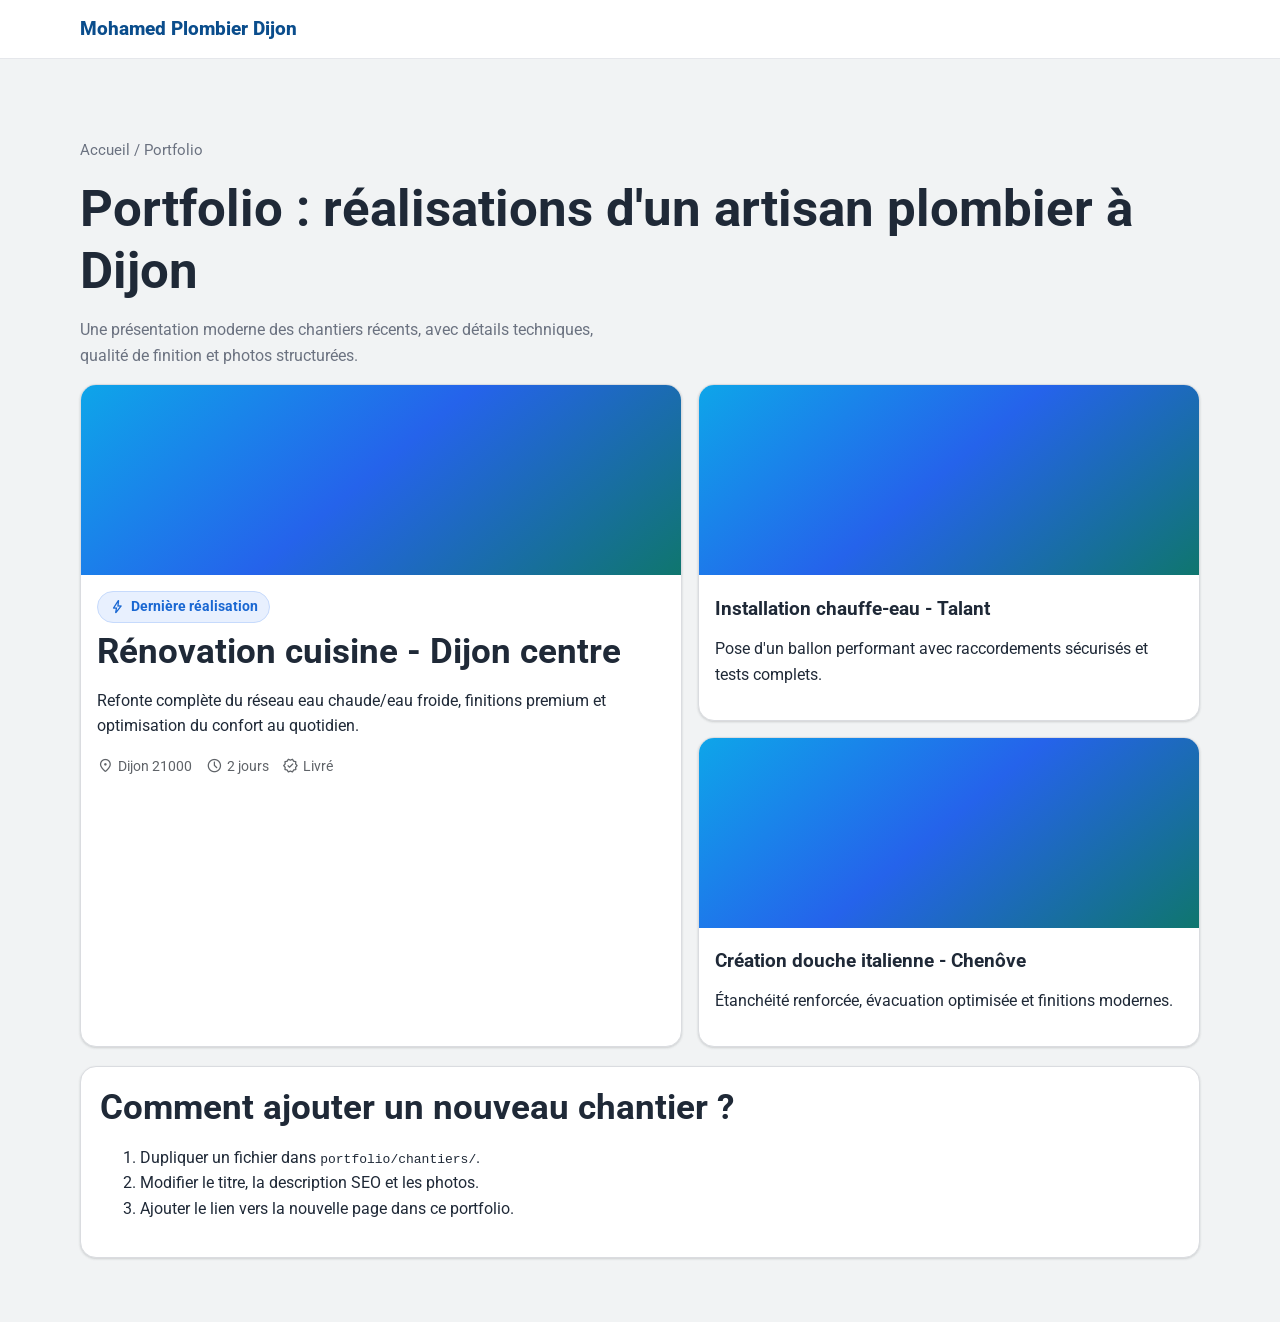
==== portfolio/index.html @ c51dceea "Moderniser l’interface style Google et harmoniser les layouts réalisations" ====
<!doctype html>
<html lang="fr">
  <head>
    <meta charset="UTF-8" />
    <meta name="viewport" content="width=device-width, initial-scale=1.0" />
    <link rel="preconnect" href="https://fonts.googleapis.com" />
    <link rel="preconnect" href="https://fonts.gstatic.com" crossorigin />
    <link href="https://fonts.googleapis.com/css2?family=Roboto:wght@400;500;700;900&display=swap" rel="stylesheet" />
    <link href="https://fonts.googleapis.com/css2?family=Material+Symbols+Rounded:opsz,wght,FILL,GRAD@24,500,0,0" rel="stylesheet" />
    <title>Portfolio chantiers plomberie Dijon | Artisan indépendant</title>
    <meta name="description" content="Portfolio d'un artisan plombier indépendant à Dijon : réalisations récentes, photos avant/après et qualité des finitions." />
    <link rel="canonical" href="https://www.mohamed-plombier-dijon.fr/portfolio/" />
    <link rel="stylesheet" href="../assets/css/styles.css" />
  </head>
  <body>
    <header>
      <div class="container nav-wrap">
        <a class="logo" href="../index.html">Mohamed Plombier Dijon</a>
      </div>
    </header>
    <main class="section container">
      <p class="breadcrumb"><a href="../index.html">Accueil</a> / Portfolio</p>
      <h1>Portfolio : réalisations d'un artisan plombier à Dijon</h1>
      <p class="subtitle">Une présentation moderne des chantiers récents, avec détails techniques, qualité de finition et photos structurées.</p>

      <section class="realisations-grid">
        <article class="realisation-card featured">
          <div class="realisation-cover" role="img" aria-label="Dernière réalisation à Dijon"></div>
          <div class="realisation-content">
            <span class="chip"><span class="material-symbols-rounded">bolt</span>Dernière réalisation</span>
            <h2><a href="chantiers/renovation-cuisine-dijon.html">Rénovation cuisine - Dijon centre</a></h2>
            <p>Refonte complète du réseau eau chaude/eau froide, finitions premium et optimisation du confort au quotidien.</p>
            <div class="realisation-meta">
              <span><span class="material-symbols-rounded">location_on</span>Dijon 21000</span>
              <span><span class="material-symbols-rounded">schedule</span>2 jours</span>
              <span><span class="material-symbols-rounded">verified</span>Livré</span>
            </div>
          </div>
        </article>

        <article class="realisation-card compact">
          <div class="realisation-cover" role="img" aria-label="Installation chauffe-eau Talant"></div>
          <div class="realisation-content">
            <h3>Installation chauffe-eau - Talant</h3>
            <p>Pose d'un ballon performant avec raccordements sécurisés et tests complets.</p>
          </div>
        </article>

        <article class="realisation-card compact">
          <div class="realisation-cover" role="img" aria-label="Création douche italienne Chenôve"></div>
          <div class="realisation-content">
            <h3>Création douche italienne - Chenôve</h3>
            <p>Étanchéité renforcée, évacuation optimisée et finitions modernes.</p>
          </div>
        </article>
      </section>

      <section class="card" style="margin-top: 1.2rem">
        <h2>Comment ajouter un nouveau chantier ?</h2>
        <ol>
          <li>Dupliquer un fichier dans <code>portfolio/chantiers/</code>.</li>
          <li>Modifier le titre, la description SEO et les photos.</li>
          <li>Ajouter le lien vers la nouvelle page dans ce portfolio.</li>
        </ol>
      </section>
    </main>
    <script src="https://code.jquery.com/jquery-3.7.1.min.js" integrity="sha256-/JqT3SQfawRcv/BIHPThkBvs0OEvtFFmqPF/lYI/Cxo=" crossorigin="anonymous"></script>
    <script src="../assets/js/main.js" defer></script>
  </body>
</html>
---- assets/css/styles.css ----
:root {
  --primary: #0a4d8c;
  --secondary: #0f766e;
  --accent: #f59e0b;
  --text: #1f2937;
  --muted: #6b7280;
  --bg: #f8fafc;
  --white: #ffffff;
  --shadow: 0 10px 30px rgba(15, 23, 42, 0.08);
}

* {
  box-sizing: border-box;
}

html {
  scroll-behavior: smooth;
}

body {
  margin: 0;
  font-family: "Roboto", "Inter", "Segoe UI", Arial, sans-serif;
  color: var(--text);
  background-color: #f1f3f4;
  line-height: 1.6;
}

a {
  color: inherit;
  text-decoration: none;
}

img {
  max-width: 100%;
  display: block;
}

.container {
  width: min(1120px, 92%);
  margin: 0 auto;
}

.topbar {
  background: linear-gradient(90deg, var(--primary), #084177);
  color: var(--white);
  padding: 0.5rem 0;
  font-size: 0.95rem;
}

.topbar .container {
  display: flex;
  justify-content: space-between;
  gap: 1rem;
  flex-wrap: wrap;
}

header {
  position: sticky;
  top: 0;
  z-index: 100;
  background: rgba(255, 255, 255, 0.98);
  backdrop-filter: blur(8px);
  border-bottom: 1px solid #e5e7eb;
}

.nav-wrap {
  display: flex;
  align-items: center;
  justify-content: space-between;
  padding: 0.85rem 0;
}

.logo {
  font-weight: 800;
  color: var(--primary);
  font-size: 1.2rem;
}

nav ul {
  list-style: none;
  display: flex;
  gap: 1.2rem;
  margin: 0;
  padding: 0;
  align-items: center;
}

nav a {
  font-weight: 600;
  color: #374151;
}

.cta,
.button {
  display: inline-block;
  background: var(--accent);
  color: #111827;
  font-weight: 700;
  padding: 0.78rem 1.15rem;
  border-radius: 0.65rem;
  box-shadow: var(--shadow);
  transition: transform 0.2s ease;
}

.cta:hover,
.button:hover {
  transform: translateY(-1px);
}

.hero {
  padding: 5.5rem 0 4rem;
  background:
    linear-gradient(rgba(7, 20, 35, 0.68), rgba(7, 20, 35, 0.52)),
    radial-gradient(circle at 95% -20%, rgba(10, 77, 140, 0.28), transparent 45%),
    radial-gradient(circle at 10% 10%, rgba(15, 118, 110, 0.22), transparent 40%),
    url("../images/plomberie-industrielle-realiste.svg") center/cover no-repeat;
}

.hero h1,
.hero .subtitle,
.hero .badge,
.hero .hero-card h2,
.hero .hero-card li {
  color: #f8fafc;
}


.hero .badge {
  background: rgba(14, 165, 233, 0.25);
  border: 1px solid rgba(186, 230, 253, 0.55);
}

.hero .hero-card {
  background: rgba(15, 23, 42, 0.75);
  border: 1px solid rgba(226, 232, 240, 0.2);
}

.hero-grid {
  display: grid;
  grid-template-columns: 1.15fr 0.85fr;
  gap: 2rem;
  align-items: center;
}

h1,
h2,
h3 {
  line-height: 1.2;
  margin-top: 0;
}

h1 {
  font-size: clamp(2rem, 4vw, 3.2rem);
  margin-bottom: 1rem;
}

h2 {
  font-size: clamp(1.6rem, 3vw, 2.2rem);
  margin-bottom: 0.8rem;
}

.subtitle {
  color: var(--muted);
  max-width: 62ch;
}



.artisan-photo-wrap {
  display: flex;
  justify-content: center;
  margin-bottom: 0.9rem;
}

.artisan-photo {
  width: 132px;
  height: 132px;
  border-radius: 999px;
  overflow: hidden;
  border: 4px solid #e0f2fe;
  box-shadow: 0 8px 20px rgba(15, 23, 42, 0.15);
  background: #dbeafe;
}

.artisan-photo img {
  width: 100%;
  height: 100%;
  object-fit: cover;
}

.hero-card {
  background: var(--white);
  border-radius: 1rem;
  padding: 1.4rem;
  box-shadow: var(--shadow);
}

.badge {
  display: inline-block;
  background: #dbeafe;
  color: #1e3a8a;
  padding: 0.25rem 0.6rem;
  border-radius: 999px;
  font-size: 0.82rem;
  font-weight: 700;
  margin-bottom: 0.75rem;
}

.section {
  padding: 4rem 0;
}

.grid-3,
.grid-2 {
  display: grid;
  gap: 1.2rem;
}

.grid-3 {
  grid-template-columns: repeat(3, minmax(0, 1fr));
}

.grid-2 {
  grid-template-columns: repeat(2, minmax(0, 1fr));
}

.card {
  background: var(--white);
  border-radius: 1rem;
  padding: 1.2rem;
  box-shadow: var(--shadow);
}

.card h3 {
  margin-bottom: 0.5rem;
}

.card p {
  margin: 0;
  color: #4b5563;
}

.service-list li {
  margin-bottom: 0.55rem;
}

.stats {
  display: flex;
  gap: 1rem;
  flex-wrap: wrap;
  margin-top: 1.25rem;
}

.stat {
  background: #eff6ff;
  padding: 0.85rem 1rem;
  border-radius: 0.8rem;
  min-width: 130px;
}

.stat strong {
  display: block;
  font-size: 1.25rem;
  color: #1e40af;
}

.portfolio-thumb {
  aspect-ratio: 16/11;
  border-radius: 0.8rem;
  background: linear-gradient(135deg, #0ea5e9, #0f766e);
  margin-bottom: 0.8rem;
  position: relative;
  overflow: hidden;
}

.portfolio-thumb::after {
  content: "Photo chantier";
  position: absolute;
  inset: auto 0 0 0;
  background: rgba(17, 24, 39, 0.75);
  color: var(--white);
  padding: 0.5rem;
  text-align: center;
  font-size: 0.9rem;
}

footer {
  background: #111827;
  color: #d1d5db;
  padding: 2rem 0;
}

footer a {
  color: #f9fafb;
}

.footer-grid {
  display: grid;
  grid-template-columns: 1.3fr 1fr 1fr;
  gap: 1rem;
}

.small {
  font-size: 0.9rem;
  color: #9ca3af;
}

.breadcrumb {
  font-size: 0.95rem;
  color: #6b7280;
  margin-bottom: 1rem;
}


.gallery-featured {
  display: grid;
  grid-template-columns: 1.6fr 1fr;
  gap: 0.8rem;
}

.gallery-main,
.gallery-side figure {
  margin: 0;
  background: var(--white);
  border-radius: 0.8rem;
  overflow: hidden;
  box-shadow: var(--shadow);
}

.gallery-main .photo-placeholder {
  aspect-ratio: 4/3;
}

.gallery-side {
  display: grid;
  gap: 0.8rem;
}

.gallery-side .photo-placeholder {
  aspect-ratio: 16/9;
}

.gallery {
  display: grid;
  grid-template-columns: repeat(3, minmax(0, 1fr));
  gap: 0.8rem;
}

.gallery figure {
  margin: 0;
  background: var(--white);
  border-radius: 0.8rem;
  overflow: hidden;
  box-shadow: var(--shadow);
}

.photo-placeholder {
  aspect-ratio: 4/3;
  background: linear-gradient(145deg, #2563eb, #14b8a6);
}

.gallery figcaption {
  padding: 0.65rem;
  font-size: 0.9rem;
  color: #374151;
}

.skip-link {
  position: absolute;
  left: -9999px;
  top: auto;
}

.skip-link:focus {
  left: 12px;
  top: 12px;
  background: #111827;
  color: white;
  padding: 0.5rem 0.75rem;
  border-radius: 0.5rem;
}

@media (max-width: 960px) {
  .hero-grid,
  .grid-3,
  .grid-2,
  .footer-grid,
  .gallery,
  .gallery-featured {
    grid-template-columns: 1fr;
  }

  nav ul {
    display: none;
  }
}


/* Google/Material inspired refresh */
:root {
  --material-blue: #1a73e8;
  --material-surface: #ffffff;
  --material-border: #dadce0;
}

.card,
.hero-card,
.realisation-card {
  border: 1px solid var(--material-border);
  box-shadow: 0 1px 2px rgba(60, 64, 67, 0.12), 0 1px 3px rgba(60, 64, 67, 0.08);
}

.realisation-card {
  background: var(--material-surface);
  border-radius: 1rem;
  overflow: hidden;
}

.realisations-grid {
  display: grid;
  grid-template-columns: 1.2fr 1fr;
  gap: 1rem;
}

.realisation-card.featured {
  grid-row: span 2;
}

.realisation-cover {
  height: 190px;
  background: linear-gradient(140deg, #0ea5e9, #2563eb 48%, #0f766e);
}

.realisation-content {
  padding: 1rem;
}

.realisation-content h2,
.realisation-content h3 {
  margin: 0.4rem 0;
}

.realisation-meta {
  display: flex;
  gap: 0.85rem;
  flex-wrap: wrap;
  font-size: 0.9rem;
  color: #5f6368;
}

.realisation-meta span {
  display: inline-flex;
  align-items: center;
  gap: 0.25rem;
}

.material-symbols-rounded {
  font-size: 1.05rem;
  vertical-align: middle;
}

.chip {
  display: inline-flex;
  align-items: center;
  gap: 0.3rem;
  background: #e8f0fe;
  color: #1967d2;
  border: 1px solid #c6dafc;
  border-radius: 999px;
  padding: 0.25rem 0.7rem;
  font-size: 0.85rem;
  font-weight: 700;
}

.button,
.cta {
  background: var(--material-blue);
  color: #fff;
}

nav a:hover,
.logo:hover {
  color: var(--material-blue);
}

@media (max-width: 960px) {
  .realisations-grid {
    grid-template-columns: 1fr;
  }

  .realisation-card.featured {
    grid-row: auto;
  }
}


header.is-scrolled {
  box-shadow: 0 8px 24px rgba(60, 64, 67, 0.2);
}
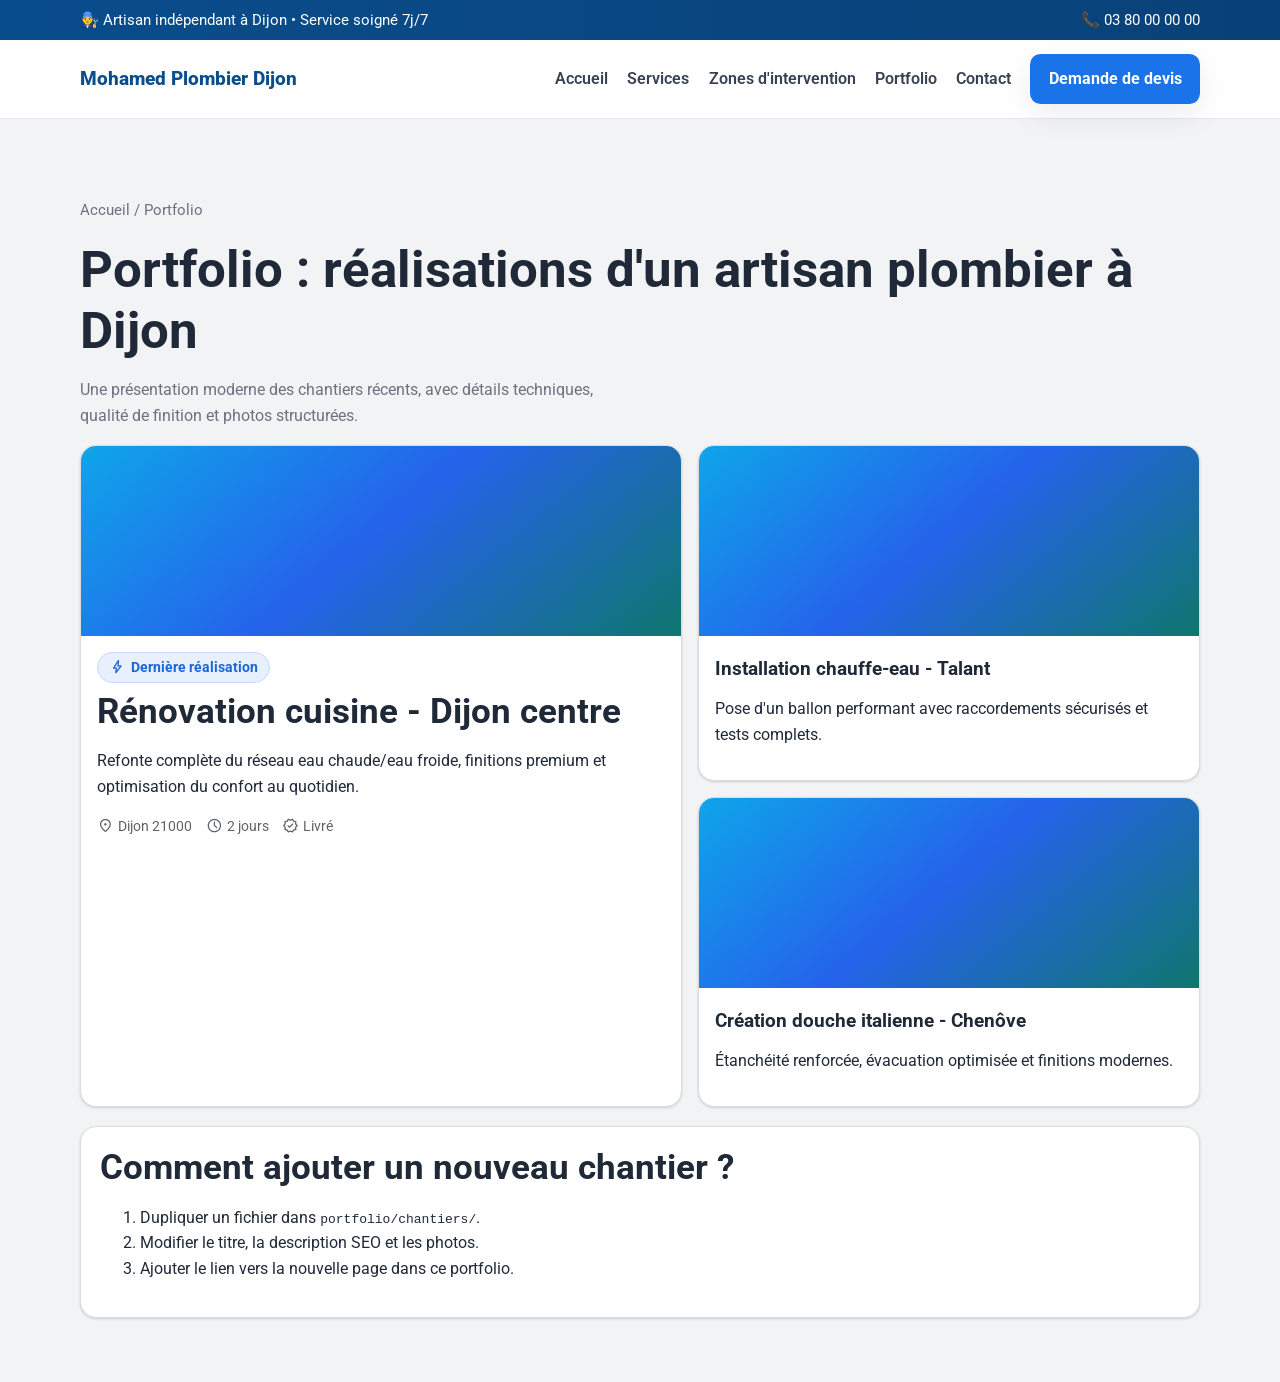
==== commit 791fb942: "Rendre la popup devis plus visuelle avec icones" ====
--- a/portfolio/index.html
+++ b/portfolio/index.html
@@ -7,18 +7,36 @@
     <link rel="preconnect" href="https://fonts.gstatic.com" crossorigin />
     <link href="https://fonts.googleapis.com/css2?family=Roboto:wght@400;500;700;900&display=swap" rel="stylesheet" />
     <link href="https://fonts.googleapis.com/css2?family=Material+Symbols+Rounded:opsz,wght,FILL,GRAD@24,500,0,0" rel="stylesheet" />
+    <link rel="stylesheet" href="https://cdnjs.cloudflare.com/ajax/libs/font-awesome/6.5.2/css/all.min.css" crossorigin="anonymous" referrerpolicy="no-referrer" />
     <title>Portfolio chantiers plomberie Dijon | Artisan indépendant</title>
     <meta name="description" content="Portfolio d'un artisan plombier indépendant à Dijon : réalisations récentes, photos avant/après et qualité des finitions." />
     <link rel="canonical" href="https://www.mohamed-plombier-dijon.fr/portfolio/" />
     <link rel="stylesheet" href="../assets/css/styles.css" />
   </head>
   <body>
+    <a class="skip-link" href="#contenu">Aller au contenu</a>
+    <div class="topbar">
+      <div class="container">
+        <span>👨‍🔧 Artisan indépendant à Dijon • Service soigné 7j/7</span>
+        <a href="tel:+33380000000">📞 03 80 00 00 00</a>
+      </div>
+    </div>
     <header>
       <div class="container nav-wrap">
         <a class="logo" href="../index.html">Mohamed Plombier Dijon</a>
+        <nav aria-label="Navigation principale">
+          <ul>
+            <li><a href="../index.html">Accueil</a></li>
+            <li><a href="../services.html">Services</a></li>
+            <li><a href="../zones.html">Zones d'intervention</a></li>
+            <li><a href="../portfolio/index.html">Portfolio</a></li>
+            <li><a href="../contact.html">Contact</a></li>
+            <li><a class="cta" href="#devis-popup" data-devis-open>Demande de devis</a></li>
+          </ul>
+        </nav>
       </div>
     </header>
-    <main class="section container">
+    <main id="contenu" class="section container">
       <p class="breadcrumb"><a href="../index.html">Accueil</a> / Portfolio</p>
       <h1>Portfolio : réalisations d'un artisan plombier à Dijon</h1>
       <p class="subtitle">Une présentation moderne des chantiers récents, avec détails techniques, qualité de finition et photos structurées.</p>
@@ -64,6 +82,32 @@
         </ol>
       </section>
     </main>
+    <div class="devis-modal" id="devis-popup" role="dialog" aria-modal="true" aria-labelledby="devis-title" aria-hidden="true">
+      <div class="devis-modal__backdrop" data-devis-close></div>
+      <div class="devis-modal__content">
+        <button class="devis-modal__close" type="button" aria-label="Fermer la fenêtre" data-devis-close>×</button>
+        <h2 id="devis-title">Demande de devis</h2>
+        <p>Contactez directement Mohamed pour obtenir un devis rapide et personnalisé :</p>
+        <ul class="devis-list">
+          <li>
+            <i class="fa-solid fa-phone" aria-hidden="true"></i>
+            <span><strong>Téléphone</strong><a href="tel:+33380000000">03 80 00 00 00</a></span>
+          </li>
+          <li>
+            <i class="fa-solid fa-envelope" aria-hidden="true"></i>
+            <span><strong>Email</strong><a href="mailto:contact@mohamed-plombier-dijon.fr">contact@mohamed-plombier-dijon.fr</a></span>
+          </li>
+          <li>
+            <i class="fa-solid fa-location-dot" aria-hidden="true"></i>
+            <span><strong>Adresse</strong>12 Rue de la Liberté, 21000 Dijon</span>
+          </li>
+          <li>
+            <i class="fa-regular fa-clock" aria-hidden="true"></i>
+            <span><strong>Disponibilité</strong>24h/24 - 7j/7</span>
+          </li>
+        </ul>
+      </div>
+    </div>
     <script src="https://code.jquery.com/jquery-3.7.1.min.js" integrity="sha256-/JqT3SQfawRcv/BIHPThkBvs0OEvtFFmqPF/lYI/Cxo=" crossorigin="anonymous"></script>
     <script src="../assets/js/main.js" defer></script>
   </body>
--- a/assets/css/styles.css
+++ b/assets/css/styles.css
@@ -497,3 +497,95 @@
 header.is-scrolled {
   box-shadow: 0 8px 24px rgba(60, 64, 67, 0.2);
 }
+
+.devis-modal {
+  position: fixed;
+  inset: 0;
+  display: none;
+  align-items: center;
+  justify-content: center;
+  z-index: 300;
+}
+
+.devis-modal.is-open {
+  display: flex;
+}
+
+.devis-modal__backdrop {
+  position: absolute;
+  inset: 0;
+  background: rgba(17, 24, 39, 0.65);
+}
+
+.devis-modal__content {
+  position: relative;
+  width: min(560px, 92%);
+  background: #fff;
+  border-radius: 1rem;
+  padding: 1.5rem;
+  box-shadow: 0 18px 45px rgba(17, 24, 39, 0.28);
+  z-index: 1;
+}
+
+.devis-modal__close {
+  position: absolute;
+  top: 0.7rem;
+  right: 0.8rem;
+  border: none;
+  background: transparent;
+  font-size: 1.5rem;
+  cursor: pointer;
+  color: #4b5563;
+}
+
+body.modal-open {
+  overflow: hidden;
+}
+
+.devis-list {
+  list-style: none;
+  margin: 1rem 0 0;
+  padding: 0;
+  display: grid;
+  gap: 0.7rem;
+}
+
+.devis-list li {
+  display: flex;
+  align-items: flex-start;
+  gap: 0.75rem;
+  background: #f8fafc;
+  border: 1px solid #e5e7eb;
+  border-radius: 0.75rem;
+  padding: 0.7rem 0.85rem;
+}
+
+.devis-list i {
+  width: 1.95rem;
+  height: 1.95rem;
+  display: inline-flex;
+  align-items: center;
+  justify-content: center;
+  border-radius: 999px;
+  background: #e8f0fe;
+  color: #1a73e8;
+  margin-top: 0.05rem;
+}
+
+.devis-list span {
+  display: grid;
+  gap: 0.12rem;
+  color: #374151;
+}
+
+.devis-list strong {
+  font-size: 0.82rem;
+  text-transform: uppercase;
+  letter-spacing: 0.03em;
+  color: #6b7280;
+}
+
+.devis-list a {
+  color: #0b57d0;
+  font-weight: 600;
+}
